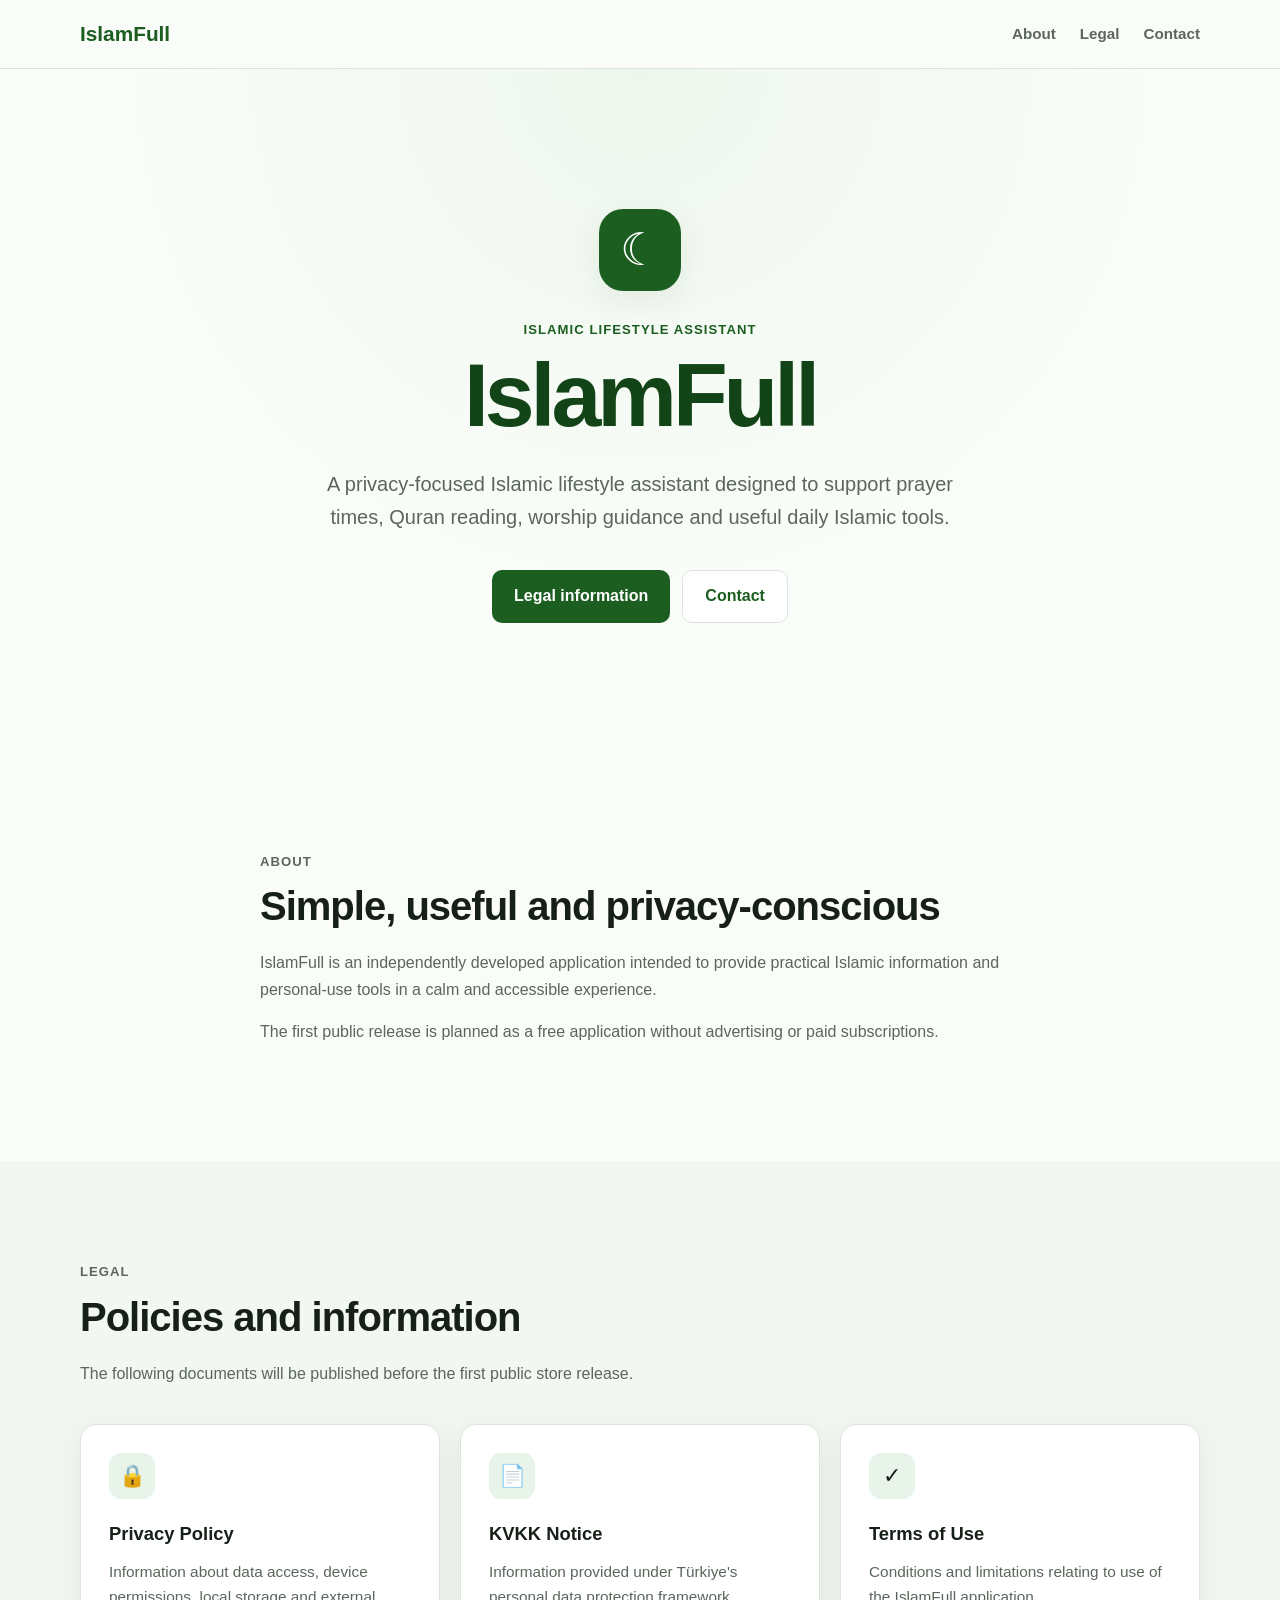
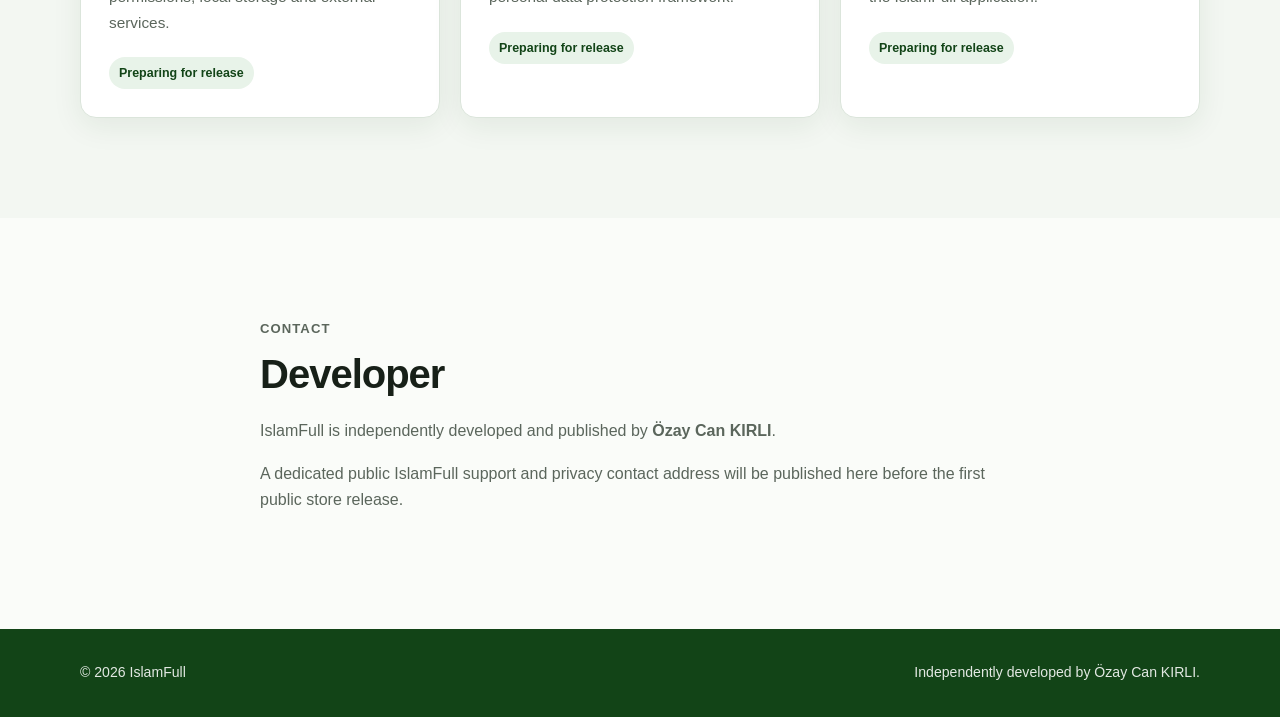
==== docs/index.html @ 0f61ad3f "docs: add IslamFull legal site foundation" ====
<!DOCTYPE html>
<html lang="en">

<head>
    <meta charset="UTF-8">

    <meta name="viewport" content="width=device-width, initial-scale=1">

    <meta name="description"
        content="IslamFull — a privacy-focused Islamic lifestyle assistant for prayer times, Quran reading, worship guidance and daily Islamic tools.">

    <meta name="theme-color" content="#1B5E20">

    <title>IslamFull</title>

    <link rel="stylesheet" href="./styles.css">
</head>

<body>
    <header class="site-header">
        <div class="container header-inner">
            <a class="brand" href="./" aria-label="IslamFull home">
                IslamFull
            </a>

            <nav class="site-nav" aria-label="Primary navigation">
                <a href="#about">About</a>
                <a href="#legal">Legal</a>
                <a href="#contact">Contact</a>
            </nav>
        </div>
    </header>

    <main>
        <section class="hero">
            <div class="container hero-content">
                <div class="app-mark" aria-hidden="true">
                    ☾
                </div>

                <p class="eyebrow">
                    Islamic lifestyle assistant
                </p>

                <h1>
                    IslamFull
                </h1>

                <p class="hero-description">
                    A privacy-focused Islamic lifestyle assistant designed to support
                    prayer times, Quran reading, worship guidance and useful daily
                    Islamic tools.
                </p>

                <div class="hero-actions">
                    <a class="button button-primary" href="#legal">
                        Legal information
                    </a>

                    <a class="button button-secondary" href="#contact">
                        Contact
                    </a>
                </div>
            </div>
        </section>

        <section id="about" class="section">
            <div class="container narrow">
                <p class="section-label">
                    About
                </p>

                <h2>
                    Simple, useful and privacy-conscious
                </h2>

                <p>
                    IslamFull is an independently developed application intended to
                    provide practical Islamic information and personal-use tools in a
                    calm and accessible experience.
                </p>

                <p>
                    The first public release is planned as a free application without
                    advertising or paid subscriptions.
                </p>
            </div>
        </section>

        <section id="legal" class="section section-muted">
            <div class="container">
                <p class="section-label">
                    Legal
                </p>

                <h2>
                    Policies and information
                </h2>

                <p class="section-intro">
                    The following documents will be published before the first public
                    store release.
                </p>

                <div class="card-grid">
                    <article class="legal-card">
                        <div class="card-icon" aria-hidden="true">
                            🔒
                        </div>

                        <h3>
                            Privacy Policy
                        </h3>

                        <p>
                            Information about data access, device permissions, local storage
                            and external services.
                        </p>

                        <span class="status">
                            Preparing for release
                        </span>
                    </article>

                    <article class="legal-card">
                        <div class="card-icon" aria-hidden="true">
                            📄
                        </div>

                        <h3>
                            KVKK Notice
                        </h3>

                        <p>
                            Information provided under Türkiye's personal data protection
                            framework.
                        </p>

                        <span class="status">
                            Preparing for release
                        </span>
                    </article>

                    <article class="legal-card">
                        <div class="card-icon" aria-hidden="true">
                            ✓
                        </div>

                        <h3>
                            Terms of Use
                        </h3>

                        <p>
                            Conditions and limitations relating to use of the IslamFull
                            application.
                        </p>

                        <span class="status">
                            Preparing for release
                        </span>
                    </article>
                </div>
            </div>
        </section>

        <section id="contact" class="section">
            <div class="container narrow">
                <p class="section-label">
                    Contact
                </p>

                <h2>
                    Developer
                </h2>

                <p>
                    IslamFull is independently developed and published by
                    <strong>Özay Can KIRLI</strong>.
                </p>

                <p>
                    A dedicated public IslamFull support and privacy contact address will
                    be published here before the first public store release.
                </p>
            </div>
        </section>
    </main>

    <footer class="site-footer">
        <div class="container footer-inner">
            <p>
                © 2026 IslamFull
            </p>

            <p>
                Independently developed by Özay Can KIRLI.
            </p>
        </div>
    </footer>
</body>

</html>
---- docs/styles.css ----
:root {
    --color-primary: #1b5e20;
    --color-primary-dark: #124417;
    --color-primary-soft: #e8f3e9;

    --color-background: #fafcf9;
    --color-surface: #ffffff;
    --color-surface-muted: #f3f7f2;

    --color-text: #172018;
    --color-text-muted: #5b665c;
    --color-border: #dbe5db;

    --content-width: 1120px;
    --content-narrow: 760px;

    --radius-small: 10px;
    --radius-medium: 16px;
    --radius-large: 24px;

    --shadow-soft:
        0 8px 30px rgba(20, 60, 25, 0.08);
}

* {
    box-sizing: border-box;
}

html {
    scroll-behavior: smooth;
}

body {
    margin: 0;

    font-family:
        Inter,
        -apple-system,
        BlinkMacSystemFont,
        "Segoe UI",
        Roboto,
        Helvetica,
        Arial,
        sans-serif;

    background: var(--color-background);
    color: var(--color-text);

    line-height: 1.65;
}

a {
    color: inherit;
}

.container {
    width: min(calc(100% - 40px),
            var(--content-width));

    margin-inline: auto;
}

.narrow {
    max-width: var(--content-narrow);
}

.site-header {
    position: sticky;
    top: 0;
    z-index: 10;

    background: rgba(250, 252, 249, 0.94);

    border-bottom: 1px solid var(--color-border);

    backdrop-filter: blur(12px);
}

.header-inner {
    min-height: 68px;

    display: flex;
    align-items: center;
    justify-content: space-between;

    gap: 24px;
}

.brand {
    color: var(--color-primary);

    font-size: 1.3rem;
    font-weight: 750;

    text-decoration: none;
}

.site-nav {
    display: flex;
    align-items: center;
    gap: 24px;
}

.site-nav a {
    color: var(--color-text-muted);

    font-size: 0.95rem;
    font-weight: 600;

    text-decoration: none;
}

.site-nav a:hover,
.site-nav a:focus-visible {
    color: var(--color-primary);
}

.hero {
    padding:
        clamp(72px, 12vw, 140px) 0 clamp(80px, 11vw, 128px);

    background:
        radial-gradient(circle at top,
            #eef7ee 0,
            #fafcf9 56%);
}

.hero-content {
    max-width: 820px;
    text-align: center;
}

.app-mark {
    width: 82px;
    height: 82px;

    margin: 0 auto 28px;

    display: grid;
    place-items: center;

    border-radius: 24px;

    background: var(--color-primary);
    color: white;

    font-size: 2.8rem;

    box-shadow: var(--shadow-soft);
}

.eyebrow,
.section-label {
    margin: 0 0 10px;

    color: var(--color-primary);

    font-size: 0.82rem;
    font-weight: 750;

    letter-spacing: 0.08em;
    text-transform: uppercase;
}

.hero h1 {
    margin: 0;

    color: var(--color-primary-dark);

    font-size: clamp(3rem,
            8vw,
            5.6rem);

    line-height: 1;
    letter-spacing: -0.045em;
}

.hero-description {
    max-width: 680px;

    margin:
        28px auto 0;

    color: var(--color-text-muted);

    font-size: clamp(1.05rem,
            2vw,
            1.25rem);
}

.hero-actions {
    margin-top: 36px;

    display: flex;
    justify-content: center;
    flex-wrap: wrap;

    gap: 12px;
}

.button {
    min-height: 48px;

    padding: 12px 22px;

    display: inline-flex;
    align-items: center;
    justify-content: center;

    border-radius: var(--radius-small);

    font-weight: 700;

    text-decoration: none;
}

.button-primary {
    background: var(--color-primary);
    color: white;
}

.button-primary:hover,
.button-primary:focus-visible {
    background: var(--color-primary-dark);
}

.button-secondary {
    background: var(--color-surface);
    color: var(--color-primary);

    border: 1px solid var(--color-border);
}

.section {
    padding:
        clamp(64px, 9vw, 100px) 0;
}

.section-muted {
    background: var(--color-surface-muted);
}

.section h2 {
    margin:
        0 0 20px;

    font-size: clamp(1.8rem,
            4vw,
            2.5rem);

    line-height: 1.2;
    letter-spacing: -0.025em;
}

.section p {
    color: var(--color-text-muted);
}

.section-intro {
    max-width: 700px;
}

.card-grid {
    margin-top: 36px;

    display: grid;

    grid-template-columns:
        repeat(3,
            minmax(0, 1fr));

    gap: 20px;
}

.legal-card {
    min-width: 0;

    padding: 28px;

    background: var(--color-surface);

    border: 1px solid var(--color-border);
    border-radius: var(--radius-medium);

    box-shadow: var(--shadow-soft);
}

.card-icon {
    width: 46px;
    height: 46px;

    margin-bottom: 20px;

    display: grid;
    place-items: center;

    background: var(--color-primary-soft);

    border-radius: 12px;

    font-size: 1.35rem;
}

.legal-card h3 {
    margin:
        0 0 10px;

    font-size: 1.15rem;
}

.legal-card p {
    margin:
        0 0 22px;

    font-size: 0.96rem;
}

.status {
    display: inline-flex;

    padding:
        6px 10px;

    border-radius: 999px;

    background: var(--color-primary-soft);
    color: var(--color-primary-dark);

    font-size: 0.78rem;
    font-weight: 700;
}

.site-footer {
    padding: 32px 0;

    background: var(--color-primary-dark);
    color: rgba(255, 255, 255, 0.88);
}

.footer-inner {
    display: flex;
    justify-content: space-between;

    gap: 20px;

    font-size: 0.88rem;
}

.footer-inner p {
    margin: 0;
}

@media (max-width: 780px) {
    .card-grid {
        grid-template-columns: 1fr;
    }

    .site-nav {
        gap: 14px;
    }

    .footer-inner {
        flex-direction: column;

        text-align: center;
    }
}

@media (max-width: 520px) {
    .container {
        width: min(calc(100% - 28px),
                var(--content-width));
    }

    .header-inner {
        min-height: 62px;
    }

    .site-nav {
        gap: 10px;
    }

    .site-nav a {
        font-size: 0.85rem;
    }

    .hero-actions {
        flex-direction: column;
    }

    .button {
        width: 100%;
    }

    .legal-card {
        padding: 22px;
    }
}

@media (prefers-reduced-motion: reduce) {
    html {
        scroll-behavior: auto;
    }
}
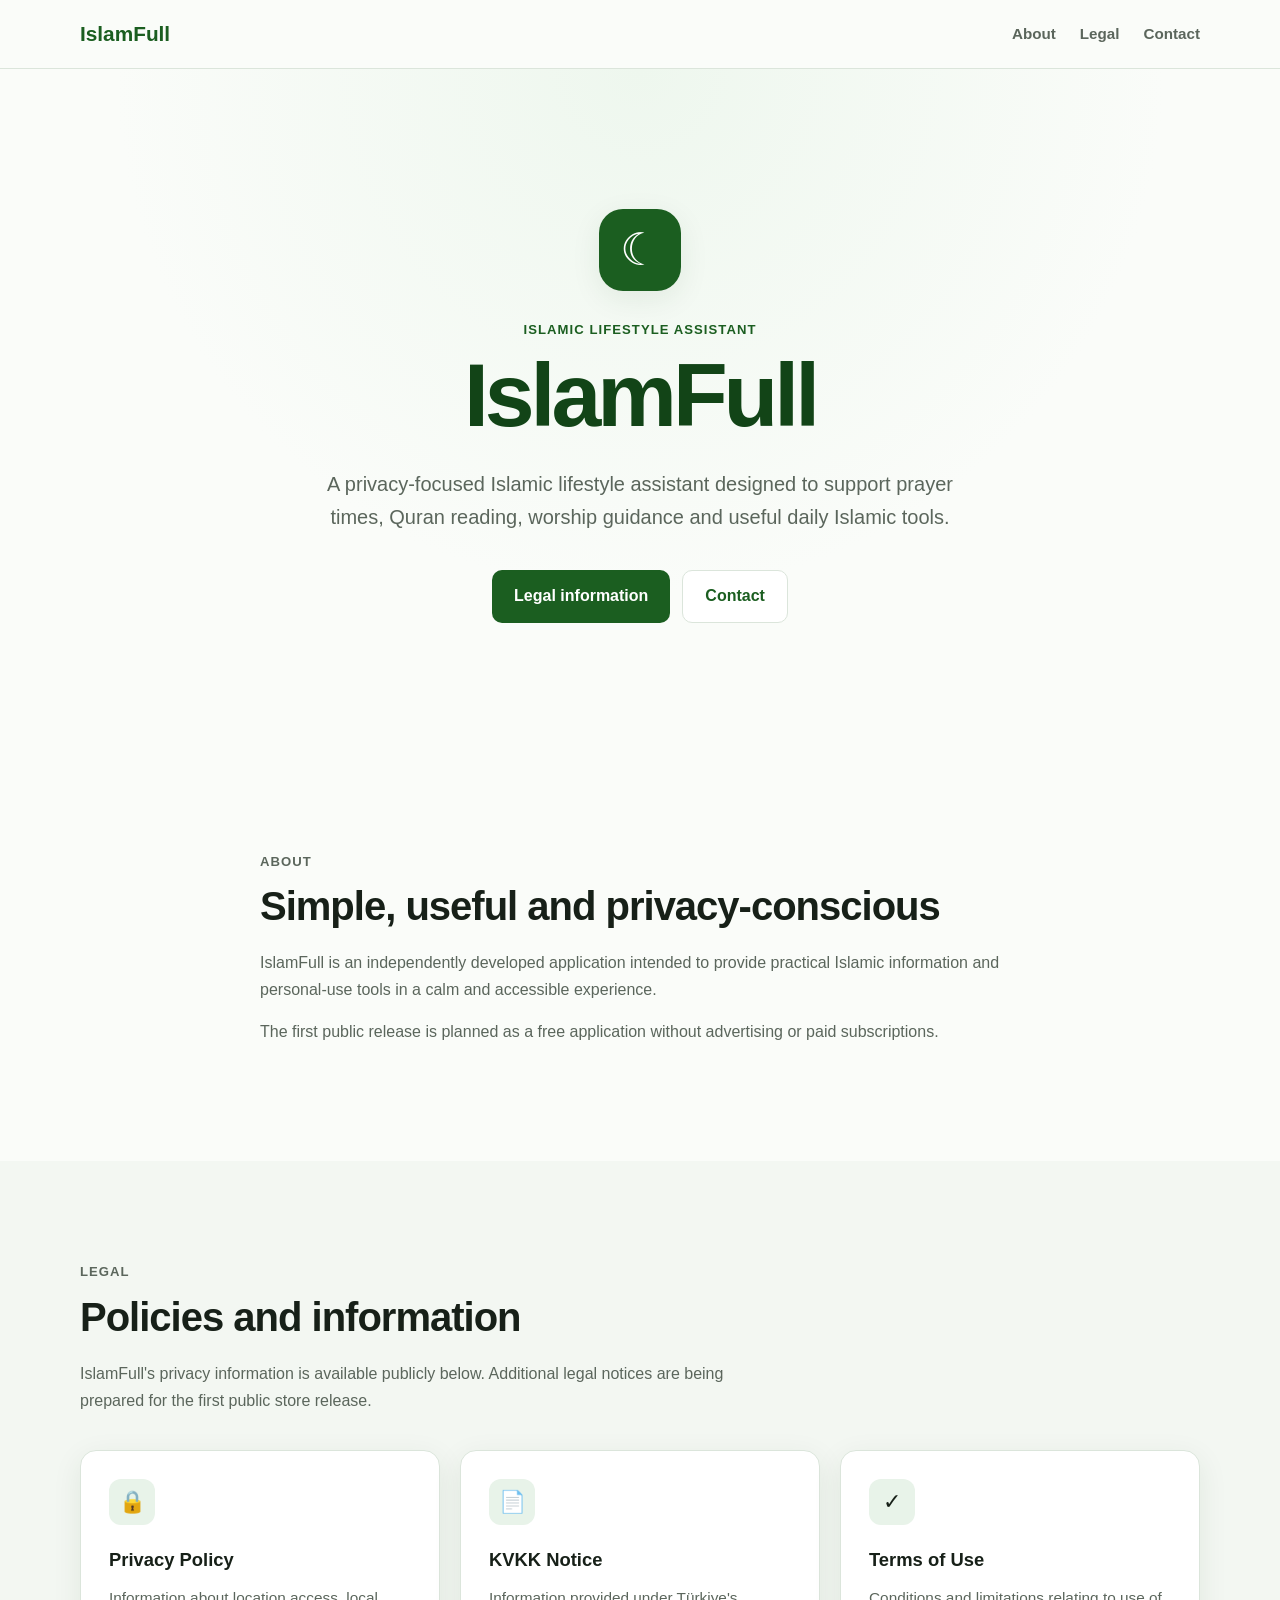
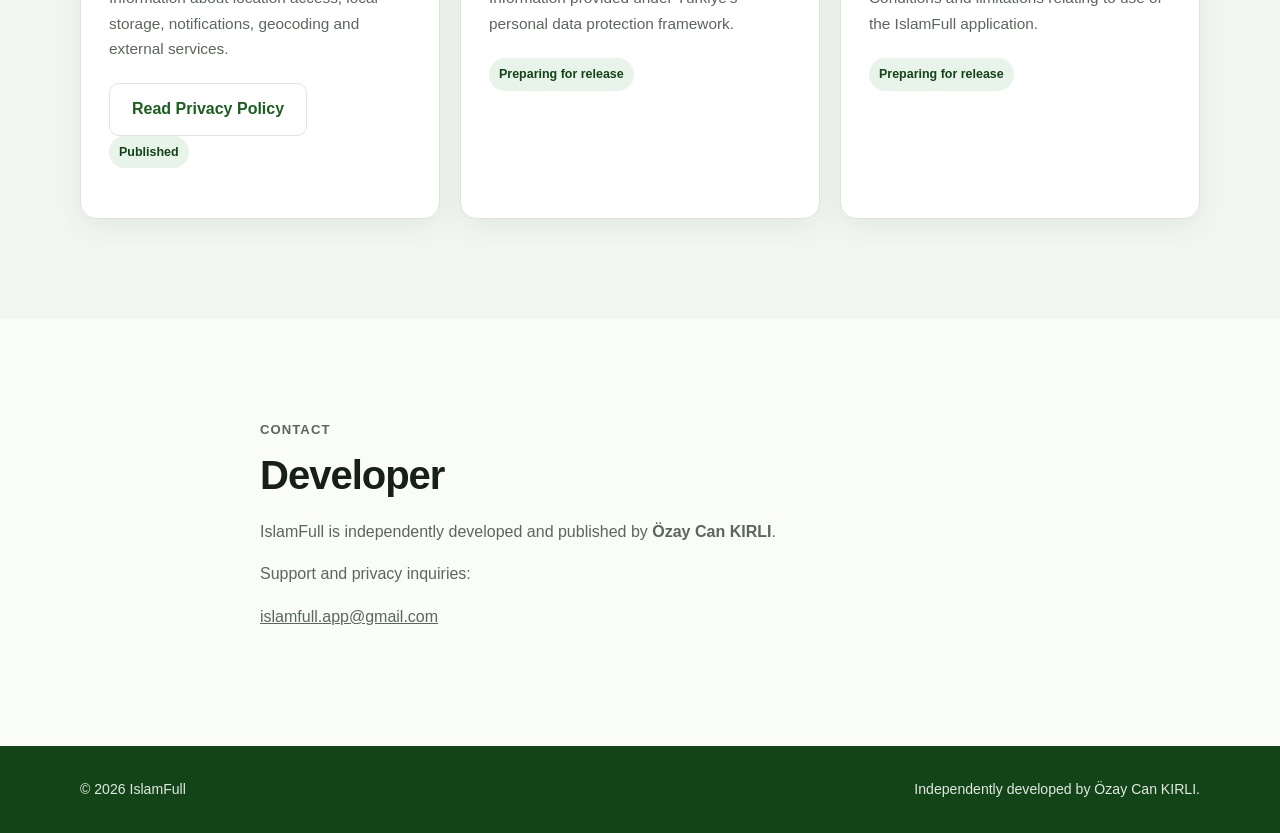
==== commit af277417: "docs: publish IslamFull privacy policy" ====
--- a/docs/index.html
+++ b/docs/index.html
@@ -47,9 +47,9 @@
                 </h1>
 
                 <p class="hero-description">
-                    A privacy-focused Islamic lifestyle assistant designed to support
-                    prayer times, Quran reading, worship guidance and useful daily
-                    Islamic tools.
+                    A privacy-focused Islamic lifestyle assistant designed to
+                    support prayer times, Quran reading, worship guidance and
+                    useful daily Islamic tools.
                 </p>
 
                 <div class="hero-actions">
@@ -75,14 +75,14 @@
                 </h2>
 
                 <p>
-                    IslamFull is an independently developed application intended to
-                    provide practical Islamic information and personal-use tools in a
-                    calm and accessible experience.
-                </p>
-
-                <p>
-                    The first public release is planned as a free application without
-                    advertising or paid subscriptions.
+                    IslamFull is an independently developed application
+                    intended to provide practical Islamic information and
+                    personal-use tools in a calm and accessible experience.
+                </p>
+
+                <p>
+                    The first public release is planned as a free application
+                    without advertising or paid subscriptions.
                 </p>
             </div>
         </section>
@@ -98,8 +98,9 @@
                 </h2>
 
                 <p class="section-intro">
-                    The following documents will be published before the first public
-                    store release.
+                    IslamFull's privacy information is available publicly
+                    below. Additional legal notices are being prepared for the
+                    first public store release.
                 </p>
 
                 <div class="card-grid">
@@ -113,8 +114,33 @@
                         </h3>
 
                         <p>
-                            Information about data access, device permissions, local storage
-                            and external services.
+                            Information about location access, local storage,
+                            notifications, geocoding and external services.
+                        </p>
+
+                        <a class="button button-secondary" href="./privacy.html">
+                            Read Privacy Policy
+                        </a>
+
+                        <p>
+                            <span class="status">
+                                Published
+                            </span>
+                        </p>
+                    </article>
+
+                    <article class="legal-card">
+                        <div class="card-icon" aria-hidden="true">
+                            📄
+                        </div>
+
+                        <h3>
+                            KVKK Notice
+                        </h3>
+
+                        <p>
+                            Information provided under Türkiye's personal data
+                            protection framework.
                         </p>
 
                         <span class="status">
@@ -124,25 +150,6 @@
 
                     <article class="legal-card">
                         <div class="card-icon" aria-hidden="true">
-                            📄
-                        </div>
-
-                        <h3>
-                            KVKK Notice
-                        </h3>
-
-                        <p>
-                            Information provided under Türkiye's personal data protection
-                            framework.
-                        </p>
-
-                        <span class="status">
-                            Preparing for release
-                        </span>
-                    </article>
-
-                    <article class="legal-card">
-                        <div class="card-icon" aria-hidden="true">
                             ✓
                         </div>
 
@@ -151,8 +158,8 @@
                         </h3>
 
                         <p>
-                            Conditions and limitations relating to use of the IslamFull
-                            application.
+                            Conditions and limitations relating to use of the
+                            IslamFull application.
                         </p>
 
                         <span class="status">
@@ -179,8 +186,13 @@
                 </p>
 
                 <p>
-                    A dedicated public IslamFull support and privacy contact address will
-                    be published here before the first public store release.
+                    Support and privacy inquiries:
+                </p>
+
+                <p>
+                    <a href="mailto:islamfull.app@gmail.com">
+                        islamfull.app@gmail.com
+                    </a>
                 </p>
             </div>
         </section>
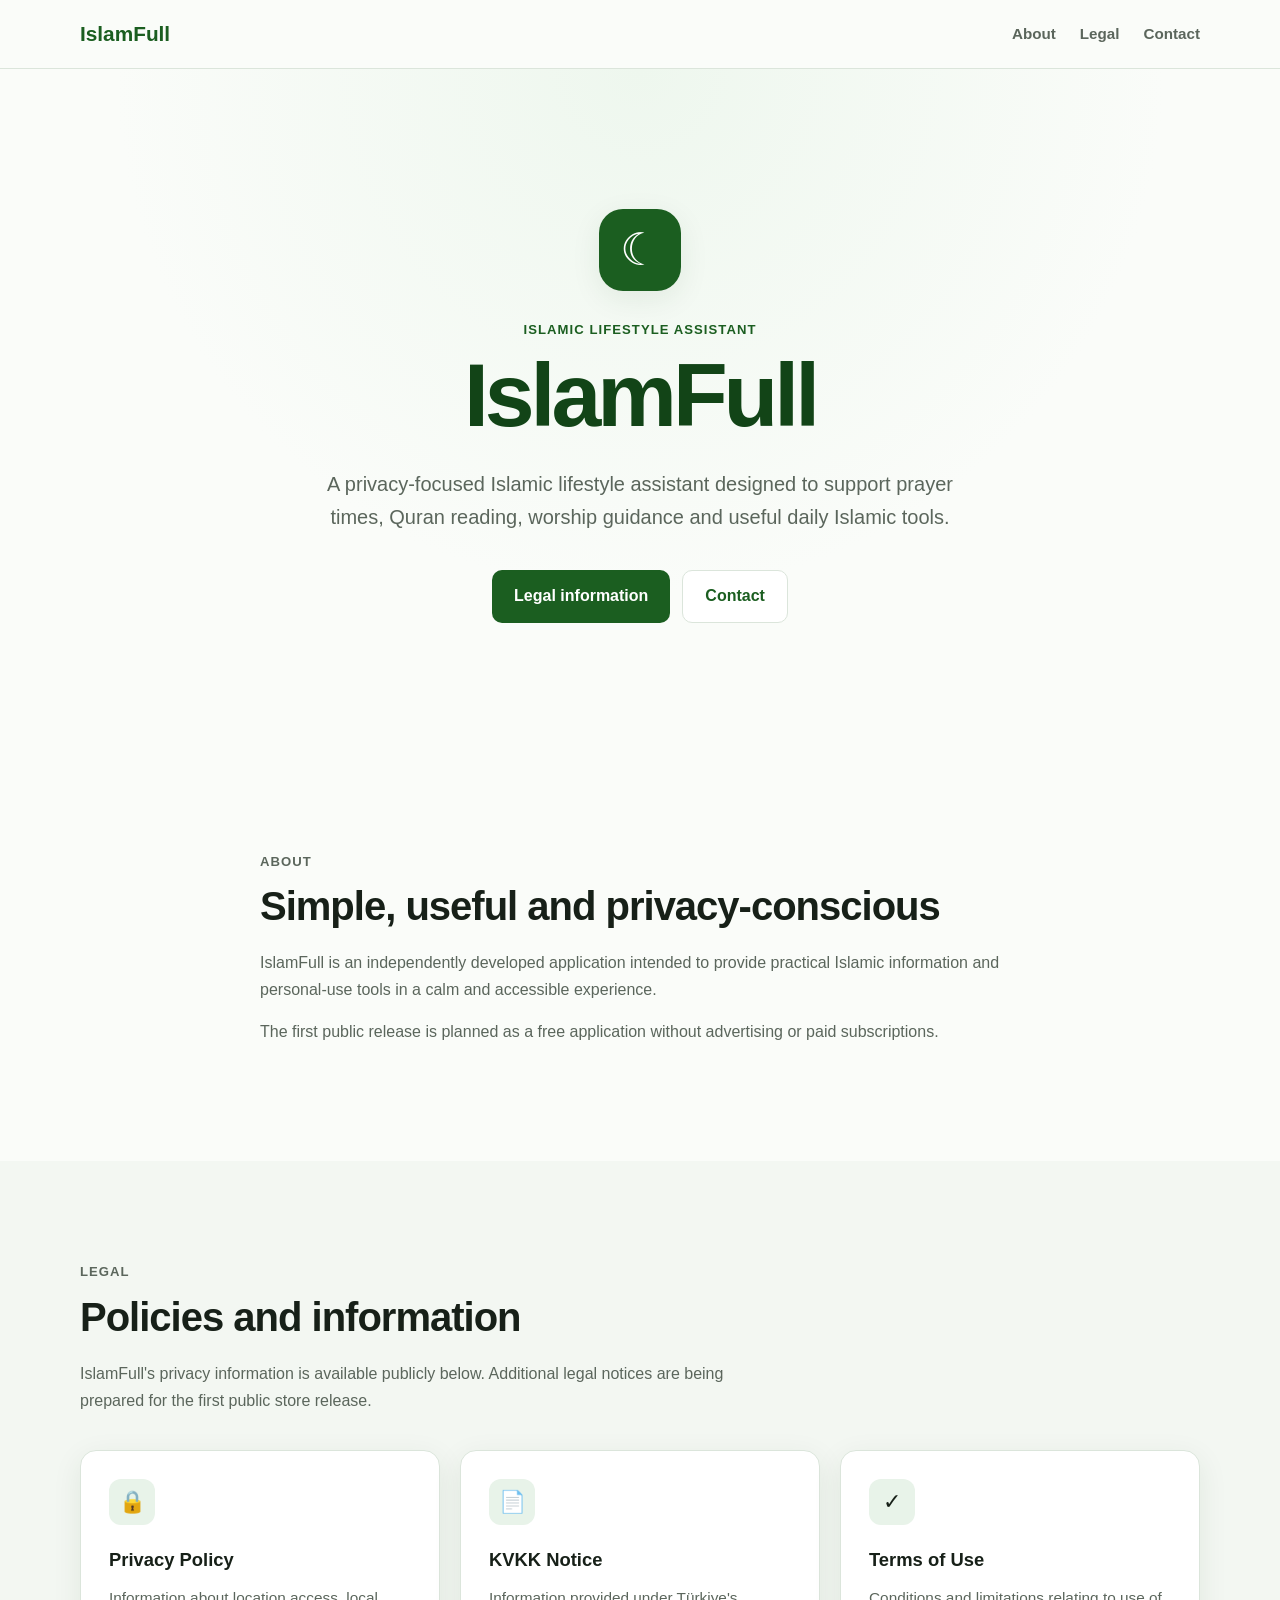
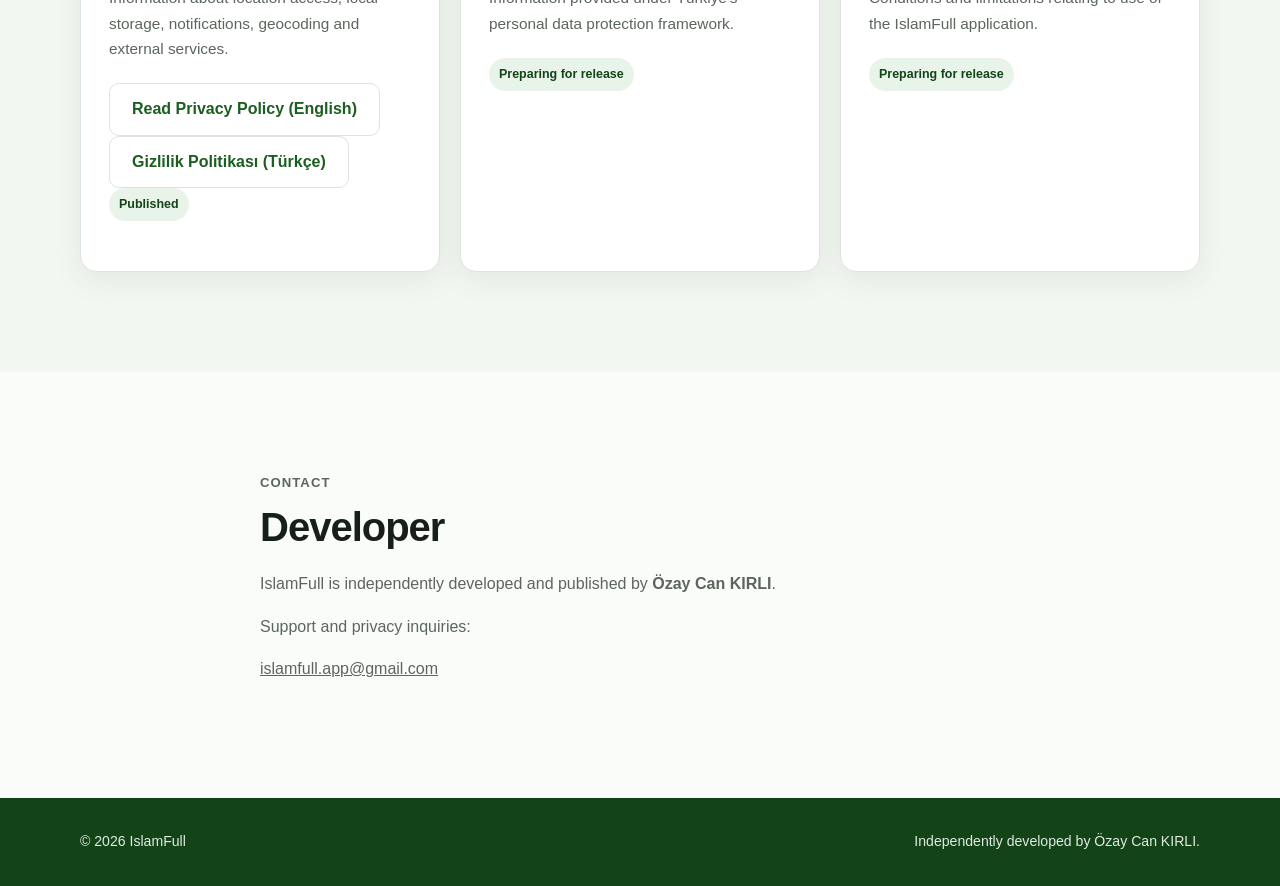
==== commit 9b43e17d: "feat: Enhance privacy policy management with Turkish localization and legal documentation" ====
--- a/docs/index.html
+++ b/docs/index.html
@@ -119,7 +119,11 @@
                         </p>
 
                         <a class="button button-secondary" href="./privacy.html">
-                            Read Privacy Policy
+                            Read Privacy Policy (English)
+                        </a>
+
+                        <a class="button button-secondary" href="./privacy-tr.html" lang="tr">
+                            Gizlilik Politikası (Türkçe)
                         </a>
 
                         <p>
